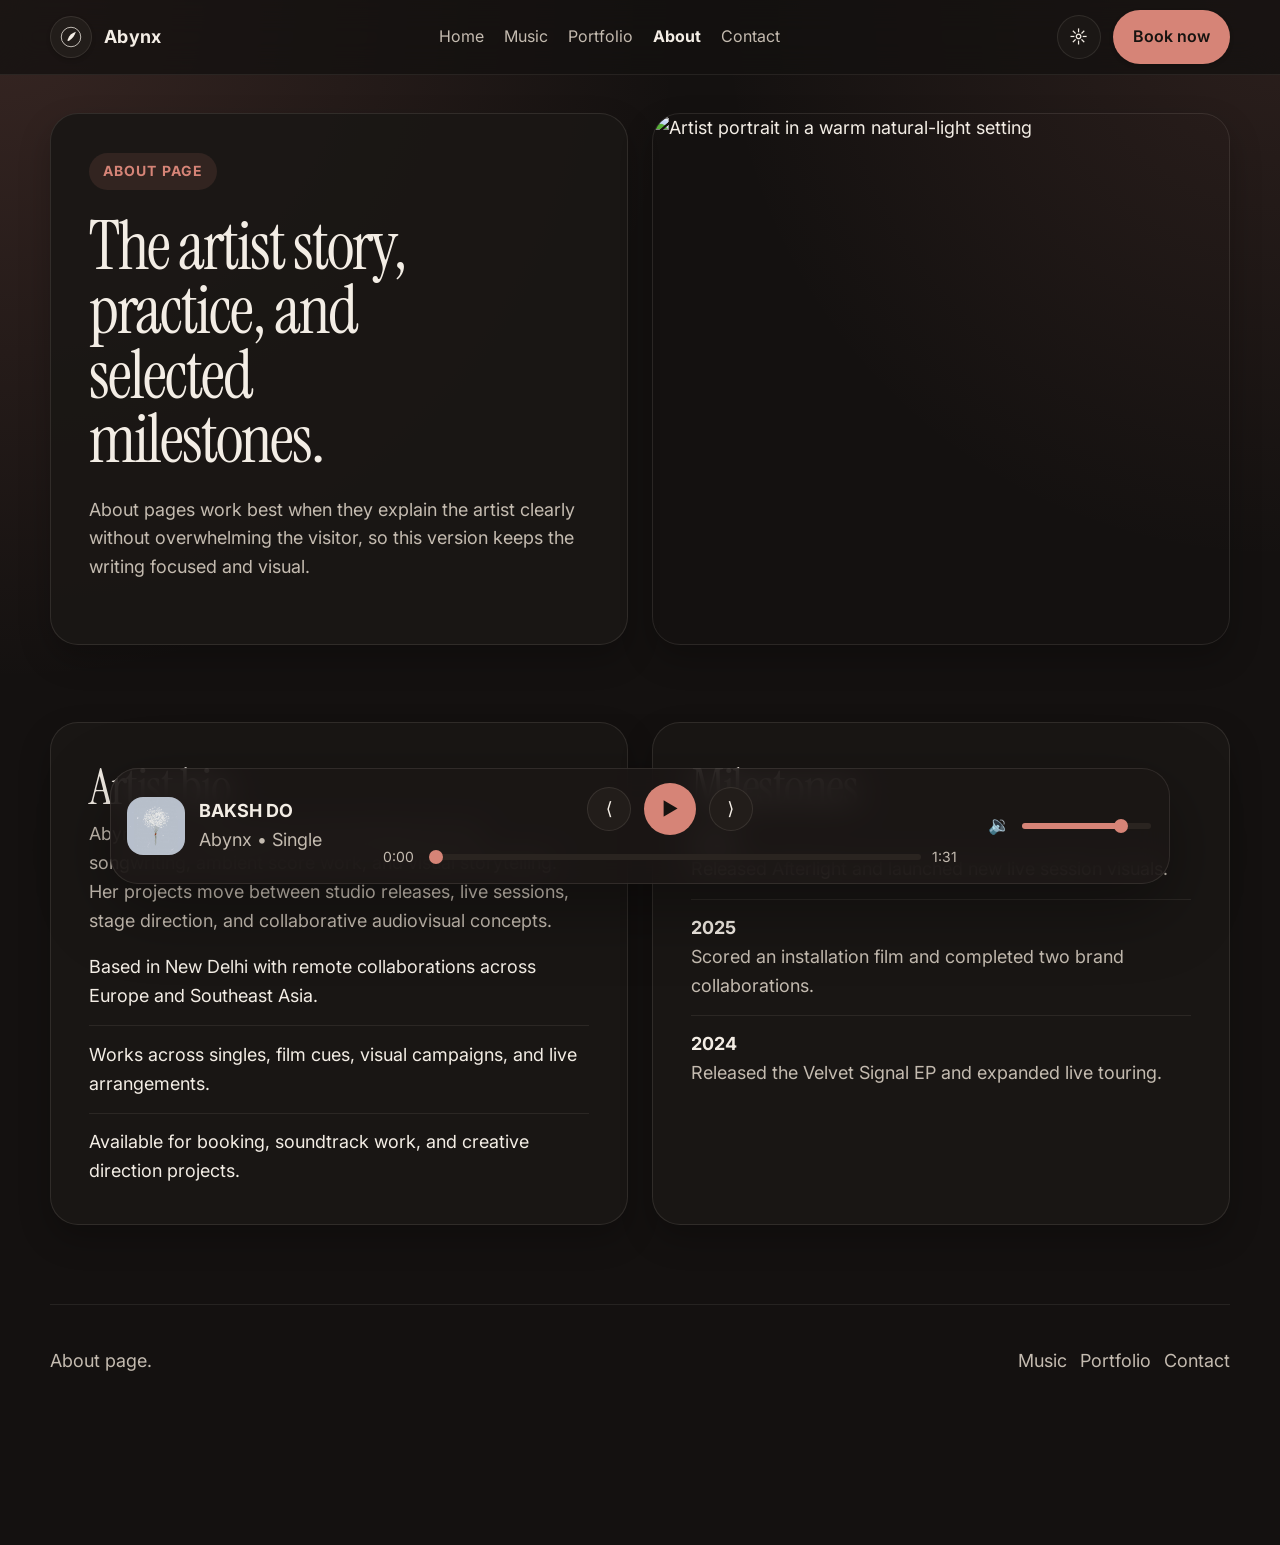
==== about.html @ 03503cfc "Initial Pages added" ====
<!DOCTYPE html>
<html lang="en" data-theme="dark">
<head>
  <meta charset="UTF-8" />
  <meta name="viewport" content="width=device-width, initial-scale=1.0" />
  <title>Abynx Studios</title>
  <link rel="preconnect" href="https://fonts.googleapis.com">
  <link rel="preconnect" href="https://fonts.gstatic.com" crossorigin>
  <link href="https://fonts.googleapis.com/css2?family=Instrument+Serif:ital@0;1&family=Inter:wght@400;500;600;700;800&display=swap" rel="stylesheet">
  <link rel="stylesheet" href="style.css" />
</head>
<body>

  <header class="site-header">
    <div class="container nav">
      <a class="brand" href="index.html">
        <svg class="brand-mark" viewBox="0 0 64 64" fill="none" aria-label="Aria Vale logo">
          <circle cx="32" cy="32" r="26" stroke="currentColor" stroke-width="2"></circle>
          <path d="M23 39c4-11 11-18 22-21-3 9-8 18-18 24-3 1-5 0-4-3Z" fill="currentColor"></path>
        </svg>
        <span>Abynx</span>
      </a>

      <nav class="nav-links">
        <a href="index.html">Home</a>
        <a href="music.html">Music</a>
        <a href="portfolio.html">Portfolio</a>
        <a href="about.html" class="active">About</a>
        <a href="contact.html">Contact</a>
      </nav>

      <div class="header-actions">
        <button class="icon-btn" type="button" data-theme-toggle aria-label="Switch color theme">
          <span aria-hidden="true">☼</span>
        </button>
        <a class="btn btn-primary" href="contact.html">Book now</a>
      </div>
    </div>
  </header>

  <main id="content">
    <section class="page-hero">
      <div class="container two-col">
        <div class="panel hero-copy">
          <div>
            <span class="eyebrow">About page</span>
            <h1 class="display">The artist story, practice, and selected milestones.</h1>
            <p class="lead">
              About pages work best when they explain the artist clearly without overwhelming the visitor, so this version keeps the writing focused and visual.
            </p>
          </div>
        </div>

        <div class="hero-image">
          <img src="https://images.unsplash.com/photo-1500530855697-b586d89ba3ee?auto=format&fit=crop&w=1200&q=80" alt="Artist portrait in a warm natural-light setting" width="1200" height="1000" loading="lazy">
        </div>
      </div>
    </section>

    <section class="section">
      <div class="container two-col">
        <article class="card">
          <h2 class="section-title">Artist bio</h2>
          <p class="section-subtitle">
            Abynx is an independent artist blending alt-pop songwriting, ambient score work, and visual storytelling. Her projects move between studio releases, live sessions, stage direction, and collaborative audiovisual concepts.
          </p>
          <ul class="list" style="margin-top:1rem;">
            <li>Based in New Delhi with remote collaborations across Europe and Southeast Asia.</li>
            <li>Works across singles, film cues, visual campaigns, and live arrangements.</li>
            <li>Available for booking, soundtrack work, and creative direction projects.</li>
          </ul>
        </article>

        <article class="card">
          <h2 class="section-title">Milestones</h2>
          <ul class="list" style="margin-top:1rem;">
            <li><div class="release-row"><span><strong>2026</strong><br><span class="muted">Released Afterlight and launched new live session visuals.</span></span></div></li>
            <li><div class="release-row"><span><strong>2025</strong><br><span class="muted">Scored an installation film and completed two brand collaborations.</span></span></div></li>
            <li><div class="release-row"><span><strong>2024</strong><br><span class="muted">Released the Velvet Signal EP and expanded live touring.</span></span></div></li>
          </ul>
        </article>
      </div>
    </section>
  </main>

  <footer class="site-footer">
    <div class="container footer-row">
      <p>About page.</p>
      <div class="socials">
        <a href="music.html">Music</a>
        <a href="portfolio.html">Portfolio</a>
        <a href="contact.html">Contact</a>
      </div>
    </div>
  </footer>

  <div class="spacer-bottom"></div>

  <div class="audio-dock">
    <div class="audio-grid">
      <div class="now-playing">
        <div class="now-cover">
          <img id="nowCover" src="Images/Bakshdo.jpg" alt="Current song cover" width="400" height="400">
        </div>
        <div class="marquee">
          <strong id="nowTitle">BAKSH DO</strong>
          <span id="nowArtist" class="muted">Abynx • Single</span>
        </div>
      </div>

      <div class="player-center">
        <div class="controls">
          <button class="control-btn" id="prevBtn" aria-label="Previous track">⟨</button>
          <button class="play-main" id="playBtn" aria-label="Play or pause">▶</button>
          <button class="control-btn" id="nextBtn" aria-label="Next track">⟩</button>
        </div>
        <div class="timeline-wrap">
          <span id="currentTime">0:00</span>
          <input id="progress" class="range" type="range" min="0" max="100" value="0" aria-label="Track progress">
          <span id="duration">0:00</span>
        </div>
      </div>

      <div class="player-side">
        <div class="volume-wrap">
          <span aria-hidden="true">🔉</span>
          <input id="volume" class="range" type="range" min="0" max="1" step="0.01" value="0.8" aria-label="Volume">
        </div>
      </div>
    </div>
    <audio id="audio" class="hidden-audio" preload="metadata"></audio>
  </div>

  <script src="script.js"></script>
</body>
</html>
---- style.css ----
:root, [data-theme="light"] {
  --text-xs: clamp(0.75rem, 0.7rem + 0.25vw, 0.875rem);
  --text-sm: clamp(0.875rem, 0.8rem + 0.35vw, 1rem);
  --text-base: clamp(1rem, 0.95rem + 0.25vw, 1.125rem);
  --text-lg: clamp(1.125rem, 1rem + 0.75vw, 1.5rem);
  --text-xl: clamp(1.5rem, 1.2rem + 1.25vw, 2.25rem);
  --text-2xl: clamp(2rem, 1.2rem + 2.5vw, 3.5rem);
  --text-3xl: clamp(2.75rem, 1rem + 4vw, 5rem);

  --space-1: 0.25rem;
  --space-2: 0.5rem;
  --space-3: 0.75rem;
  --space-4: 1rem;
  --space-5: 1.25rem;
  --space-6: 1.5rem;
  --space-8: 2rem;
  --space-10: 2.5rem;
  --space-12: 3rem;
  --space-16: 4rem;
  --space-20: 5rem;

  --color-bg: #f7f3ee;
  --color-surface: #fbf8f3;
  --color-surface-2: #ffffff;
  --color-surface-offset: #eee7de;
  --color-border: rgba(35,31,26,0.12);
  --color-divider: rgba(35,31,26,0.08);
  --color-text: #231f1a;
  --color-text-muted: #6f6a63;
  --color-text-faint: #978f88;
  --color-text-inverse: #f8f4ef;
  --color-primary: #8f4038;
  --color-primary-hover: #6f2d27;
  --color-primary-soft: rgba(143,64,56,0.12);

  --shadow-sm: 0 1px 2px rgba(31,24,19,0.08);
  --shadow-md: 0 14px 30px rgba(31,24,19,0.10);
  --shadow-lg: 0 20px 60px rgba(31,24,19,0.14);

  --radius-sm: 0.5rem;
  --radius-md: 0.875rem;
  --radius-lg: 1.25rem;
  --radius-xl: 1.75rem;
  --radius-full: 9999px;

  --content-wide: 1180px;
  --transition: 180ms cubic-bezier(0.16, 1, 0.3, 1);

  --font-display: 'Instrument Serif', Georgia, serif;
  --font-body: 'Inter', system-ui, sans-serif;
}

[data-theme="dark"] {
  --color-bg: #141110;
  --color-surface: #1b1715;
  --color-surface-2: #221d1a;
  --color-surface-offset: #2a2420;
  --color-border: rgba(245,236,226,0.10);
  --color-divider: rgba(245,236,226,0.08);
  --color-text: #f3ede5;
  --color-text-muted: #c4bbb0;
  --color-text-faint: #8f867d;
  --color-text-inverse: #171310;
  --color-primary: #d68477;
  --color-primary-hover: #e2a195;
  --color-primary-soft: rgba(214,132,119,0.12);

  --shadow-sm: 0 2px 4px rgba(0,0,0,0.18);
  --shadow-md: 0 14px 32px rgba(0,0,0,0.24);
  --shadow-lg: 0 24px 70px rgba(0,0,0,0.34);
}

*,
*::before,
*::after {
  box-sizing: border-box;
}

html {
  scroll-behavior: smooth;
}

body {
  margin: 0;
  min-height: 100vh;
  font-family: var(--font-body);
  font-size: var(--text-base);
  line-height: 1.6;
  color: var(--color-text);
  background:
    radial-gradient(circle at top left, rgba(214,132,119,0.18), transparent 34%),
    radial-gradient(circle at top right, rgba(214,132,119,0.12), transparent 28%),
    var(--color-bg);
}

img,
svg {
  display: block;
  max-width: 100%;
}

a {
  text-decoration: none;
  color: inherit;
}

button,
input,
textarea {
  font: inherit;
}

button {
  background: none;
  border: 0;
  color: inherit;
  cursor: pointer;
}

:focus-visible {
  outline: 2px solid var(--color-primary);
  outline-offset: 3px;
}

.container {
  width: min(calc(100% - 2rem), var(--content-wide));
  margin-inline: auto;
}

.skip-link {
  position: absolute;
  left: 1rem;
  top: -3rem;
  background: var(--color-primary);
  color: var(--color-text-inverse);
  padding: 0.75rem 1rem;
  border-radius: var(--radius-full);
  z-index: 50;
}

.skip-link:focus {
  top: 1rem;
}

.site-header {
  position: sticky;
  top: 0;
  z-index: 30;
  backdrop-filter: blur(16px);
  background: color-mix(in srgb, var(--color-bg) 78%, transparent);
  border-bottom: 1px solid var(--color-divider);
}

.nav {
  display: flex;
  align-items: center;
  justify-content: space-between;
  gap: var(--space-4);
  min-height: 74px;
}

.brand {
  display: inline-flex;
  align-items: center;
  gap: var(--space-3);
  font-weight: 700;
  letter-spacing: 0.02em;
}

.brand-mark {
  width: 42px;
  height: 42px;
  padding: 8px;
  border-radius: 50%;
  background: var(--color-surface-2);
  border: 1px solid var(--color-border);
  box-shadow: var(--shadow-sm);
}

.nav-links {
  display: flex;
  align-items: center;
  gap: var(--space-5);
  font-size: var(--text-sm);
  color: var(--color-text-muted);
}

.nav-links a.active {
  color: var(--color-text);
  font-weight: 700;
}

.header-actions {
  display: flex;
  align-items: center;
  gap: var(--space-3);
}

.icon-btn,
.btn {
  min-height: 44px;
  display: inline-flex;
  align-items: center;
  justify-content: center;
  gap: 0.6rem;
  border-radius: var(--radius-full);
  transition:
    transform var(--transition),
    background var(--transition),
    color var(--transition),
    border-color var(--transition);
}

.icon-btn {
  width: 44px;
  border: 1px solid var(--color-border);
  background: var(--color-surface);
}

.btn {
  padding: 0.85rem 1.2rem;
  border: 1px solid transparent;
  font-size: var(--text-sm);
  font-weight: 600;
}

.btn-primary {
  background: var(--color-primary);
  color: var(--color-text-inverse);
  box-shadow: var(--shadow-sm);
}

.btn-primary:hover {
  background: var(--color-primary-hover);
  transform: translateY(-1px);
}

.btn-secondary {
  background: var(--color-surface);
  border-color: var(--color-border);
}

.btn-secondary:hover,
.icon-btn:hover {
  background: var(--color-surface-2);
  transform: translateY(-1px);
}

.page-hero,
.section {
  padding: clamp(1.5rem, 3vw, 3rem) 0; 
  /* padding: clamp(3rem, 6vw, 6rem) 0; */
}

.page-hero-grid,
.two-col,
.contact-grid,
.release-grid,
.music-grid {
  display: grid;
  grid-template-columns: repeat(2, minmax(0, 1fr));
  gap: var(--space-6);
}

.panel,
.card {
  background: color-mix(in srgb, var(--color-surface) 92%, transparent);
  border: 1px solid var(--color-border);
  border-radius: var(--radius-xl);
  box-shadow: var(--shadow-md);
}

.hero-copy,
.card,
.panel-inner {
  padding: clamp(1.25rem, 3vw, 2.5rem);
}

.eyebrow {
  display: inline-flex;
  align-items: center;
  gap: 0.55rem;
  width: fit-content;
  padding: 0.45rem 0.85rem;
  border-radius: var(--radius-full);
  background: var(--color-primary-soft);
  color: var(--color-primary);
  font-size: var(--text-xs);
  letter-spacing: 0.08em;
  text-transform: uppercase;
  font-weight: 700;
}

.display,
.section-title {
  font-family: var(--font-display);
  font-weight: 400;
  line-height: 0.96;
  letter-spacing: -0.03em;
  margin: 0;
}

.display {
  font-size: var(--text-3xl);
  max-width: 11ch;
  margin-top: var(--space-6);
}

.section-title {
  font-size: var(--text-2xl);
}

.lead,
.muted {
  color: var(--color-text-muted);
}

.lead {
  max-width: 58ch;
  margin: var(--space-6) 0;
}

.stats {
  display: flex;
  flex-wrap: wrap;
  gap: var(--space-3);
}

.stat-card {
  min-width: 150px;
  padding: 1rem 1.1rem;
  border-radius: var(--radius-lg);
  background: var(--color-surface-2);
  border: 1px solid var(--color-border);
}

.stat-card strong {
  display: block;
  font-size: var(--text-lg);
}

.hero-image,
.cover-media {
  overflow: hidden;
  border-radius: var(--radius-xl);
  border: 1px solid var(--color-border);
  min-height: 320px;
  box-shadow: var(--shadow-md);
}

.hero-image img,
.cover-media img,
.work-card img,
.track-cover img {
  width: 100%;
  height: 100%;
  object-fit: cover;
}

.section-head {
  display: flex;
  justify-content: space-between;
  align-items: end;
  gap: var(--space-4);
  margin-bottom: var(--space-8);
}

.section-subtitle {
  color: var(--color-text-muted);
  max-width: 60ch;
  margin-top: 0.6rem;
}

.music-grid {
  grid-template-columns: repeat(3, minmax(0, 1fr));
}

.track-card,
.work-card,
.release-card,
.info-card,
.contact-card {
  padding: 1.25rem;
  border-radius: var(--radius-lg);
  background: var(--color-surface);
  border: 1px solid var(--color-border);
  display: grid;
  gap: var(--space-4);
  box-shadow: var(--shadow-sm);
}

.track-cover {
  aspect-ratio: 1 / 1;
  border-radius: calc(var(--radius-lg) - 0.4rem);
  overflow: hidden;
  background: var(--color-surface-offset);
}

.track-actions {
  display: flex;
  align-items: center;
  justify-content: space-between;
  gap: var(--space-3);
}

.play-pill {
  padding: 0.7rem 1rem;
  border-radius: var(--radius-full);
  background: var(--color-primary-soft);
  color: var(--color-primary);
  font-weight: 700;
  font-size: var(--text-sm);
}

.works-grid {
  display: grid;
  grid-template-columns: repeat(12, 1fr);
  gap: var(--space-4);
}

.work-card {
  position: relative;
  overflow: hidden;
  min-height: 240px;
  padding: 0;
}

.work-card .caption {
  position: absolute;
  inset: auto 0 0 0;
  padding: 1rem;
  background: linear-gradient(to top, rgba(0,0,0,0.72), transparent);
  color: #fff;
}

.span-7 { grid-column: span 7; }
.span-5 { grid-column: span 5; }
.span-8 { grid-column: span 8; }
.span-4 { grid-column: span 4; }

.list {
  list-style: none;
  padding: 0;
  margin: 0;
  display: grid;
  gap: 0.9rem;
}

.list li {
  padding-bottom: 0.9rem;
  border-bottom: 1px solid var(--color-divider);
}

.list li:last-child {
  border-bottom: 0;
  padding-bottom: 0;
}

.release-row {
  display: flex;
  justify-content: space-between;
  gap: var(--space-4);
}

.socials {
  display: flex;
  gap: 0.8rem;
  flex-wrap: wrap;
}

.contact-form {
  display: grid;
  gap: 1rem;
}

.field {
  display: grid;
  gap: 0.45rem;
}

.field label {
  font-size: var(--text-sm);
  font-weight: 600;
}

.field input,
.field textarea {
  width: 100%;
  padding: 0.95rem 1rem;
  border-radius: var(--radius-md);
  border: 1px solid var(--color-border);
  background: var(--color-surface-2);
  color: var(--color-text);
}

.field textarea {
  min-height: 150px;
  resize: vertical;
}

.site-footer {
  padding: var(--space-10) 0;
}

.footer-row {
  display: flex;
  justify-content: space-between;
  align-items: center;
  gap: var(--space-4);
  padding-top: var(--space-6);
  border-top: 1px solid var(--color-divider);
  flex-wrap: wrap;
  color: var(--color-text-muted);
}

.tiny {
  font-size: var(--text-xs);
  color: var(--color-text-muted);
}

.audio-dock {
  position: fixed;
  left: 50%;
  bottom: 1rem;
  transform: translateX(-50%);
  width: min(calc(100% - 1rem), 1060px);
  z-index: 40;
  background: color-mix(in srgb, var(--color-surface) 86%, transparent);
  border: 1px solid var(--color-border);
  backdrop-filter: blur(16px);
  box-shadow: var(--shadow-lg);
  border-radius: var(--radius-xl);
  padding: 0.9rem 1rem;
}

.audio-grid {
  display: grid;
  grid-template-columns: 240px 1fr auto;
  align-items: center;
  gap: var(--space-4);
}

.now-playing {
  display: flex;
  align-items: center;
  gap: 0.9rem;
  min-width: 0;
}

.now-cover {
  width: 58px;
  height: 58px;
  border-radius: 1rem;
  overflow: hidden;
  flex-shrink: 0;
  background: var(--color-surface-offset);
}

.now-cover img {
  width: 100%;
  height: 100%;
  object-fit: cover;
}

.marquee {
  min-width: 0;
}

.marquee strong,
.marquee span {
  display: block;
  overflow: hidden;
  text-overflow: ellipsis;
  white-space: nowrap;
}

.player-center {
  display: grid;
  gap: 0.7rem;
}

.controls {
  display: flex;
  align-items: center;
  justify-content: center;
  gap: 0.8rem;
}

.control-btn,
.play-main {
  width: 44px;
  height: 44px;
  display: inline-grid;
  place-items: center;
  border-radius: 50%;
  background: var(--color-surface-2);
  border: 1px solid var(--color-border);
}

.play-main {
  width: 52px;
  height: 52px;
  background: var(--color-primary);
  color: var(--color-text-inverse);
  border-color: transparent;
}

.timeline-wrap {
  display: grid;
  grid-template-columns: auto 1fr auto;
  gap: 0.8rem;
  align-items: center;
  font-size: var(--text-xs);
  color: var(--color-text-muted);
}

.range {
  -webkit-appearance: none;
  appearance: none;
  width: 100%;
  height: 6px;
  border-radius: var(--radius-full);
  background: linear-gradient(
    to right,
    var(--color-primary) 0%,
    var(--color-primary) var(--progress, 0%),
    var(--color-surface-offset) var(--progress, 0%),
    var(--color-surface-offset) 100%
  );
  outline: none;
}

.range::-webkit-slider-thumb {
  -webkit-appearance: none;
  appearance: none;
  width: 14px;
  height: 14px;
  border-radius: 50%;
  background: var(--color-primary);
  border: 0;
}

.player-side {
  display: flex;
  align-items: center;
  gap: 0.8rem;
  min-width: 180px;
  justify-content: end;
}

.volume-wrap {
  display: flex;
  align-items: center;
  gap: 0.6rem;
  min-width: 120px;
}

.hidden-audio {
  display: none;
}

.spacer-bottom {
  height: 7rem;
}

@media (max-width: 980px) {
  .page-hero-grid,
  .two-col,
  .contact-grid,
  .release-grid,
  .music-grid,
  .audio-grid {
    grid-template-columns: 1fr;
  }

  .works-grid {
    grid-template-columns: repeat(2, 1fr);
  }

  .span-7,
  .span-5,
  .span-8,
  .span-4 {
    grid-column: span 1;
  }

  .player-side {
    justify-content: start;
  }
}

@media (max-width: 760px) {
  .nav {
    flex-wrap: wrap;
    padding: 0.7rem 0 1rem;
  }

  .nav-links {
    order: 3;
    width: 100%;
    overflow-x: auto;
    padding-bottom: 0.25rem;
  }

  .display {
    max-width: 100%;
  }

  .works-grid {
    grid-template-columns: 1fr;
  }

  .audio-dock {
    width: min(calc(100% - 0.75rem), 100%);
    bottom: 0.5rem;
    padding: 0.8rem;
  }

  .volume-wrap {
    min-width: 0;
    width: 100%;
  }
}

@media (prefers-reduced-motion: reduce) {
  *,
  *::before,
  *::after {
    animation-duration: 0.01ms !important;
    animation-iteration-count: 1 !important;
    transition-duration: 0.01ms !important;
    scroll-behavior: auto !important;
  }
}

/* .brand-mark {
  width: 40px;
  height: 40px;
  color: #8f4038;
} */

.card{
    transition: all 0.3s ease;
}

.card:hover{
    background-color: #2a1d1a; /* hover color */
    border-color: #d88b75;     /* optional border color */
    transform: translateY(-5px); /* optional lift effect */
}

.hero-copy{
    transition: all 0.3s ease;
}

.hero-copy:hover{
    background-color: #2a1d1a; /* hover color */
    border-color: #d88b75;     /* optional border color */
    transform: translateY(-5px);
}

.hero-image{
    transition: all 0.3s ease;
}

.hero-image:hover{
    background-color: #2a1d1a; /* hover color */
    border-color: #d88b75;     /* optional border color */
    transform: translateY(-5px);
    border-color: #d88b75;
    box-shadow: 0 0 10px rgba(216, 139, 117, 4),
                0 0 20px rgba(216, 139, 117, 2);
}
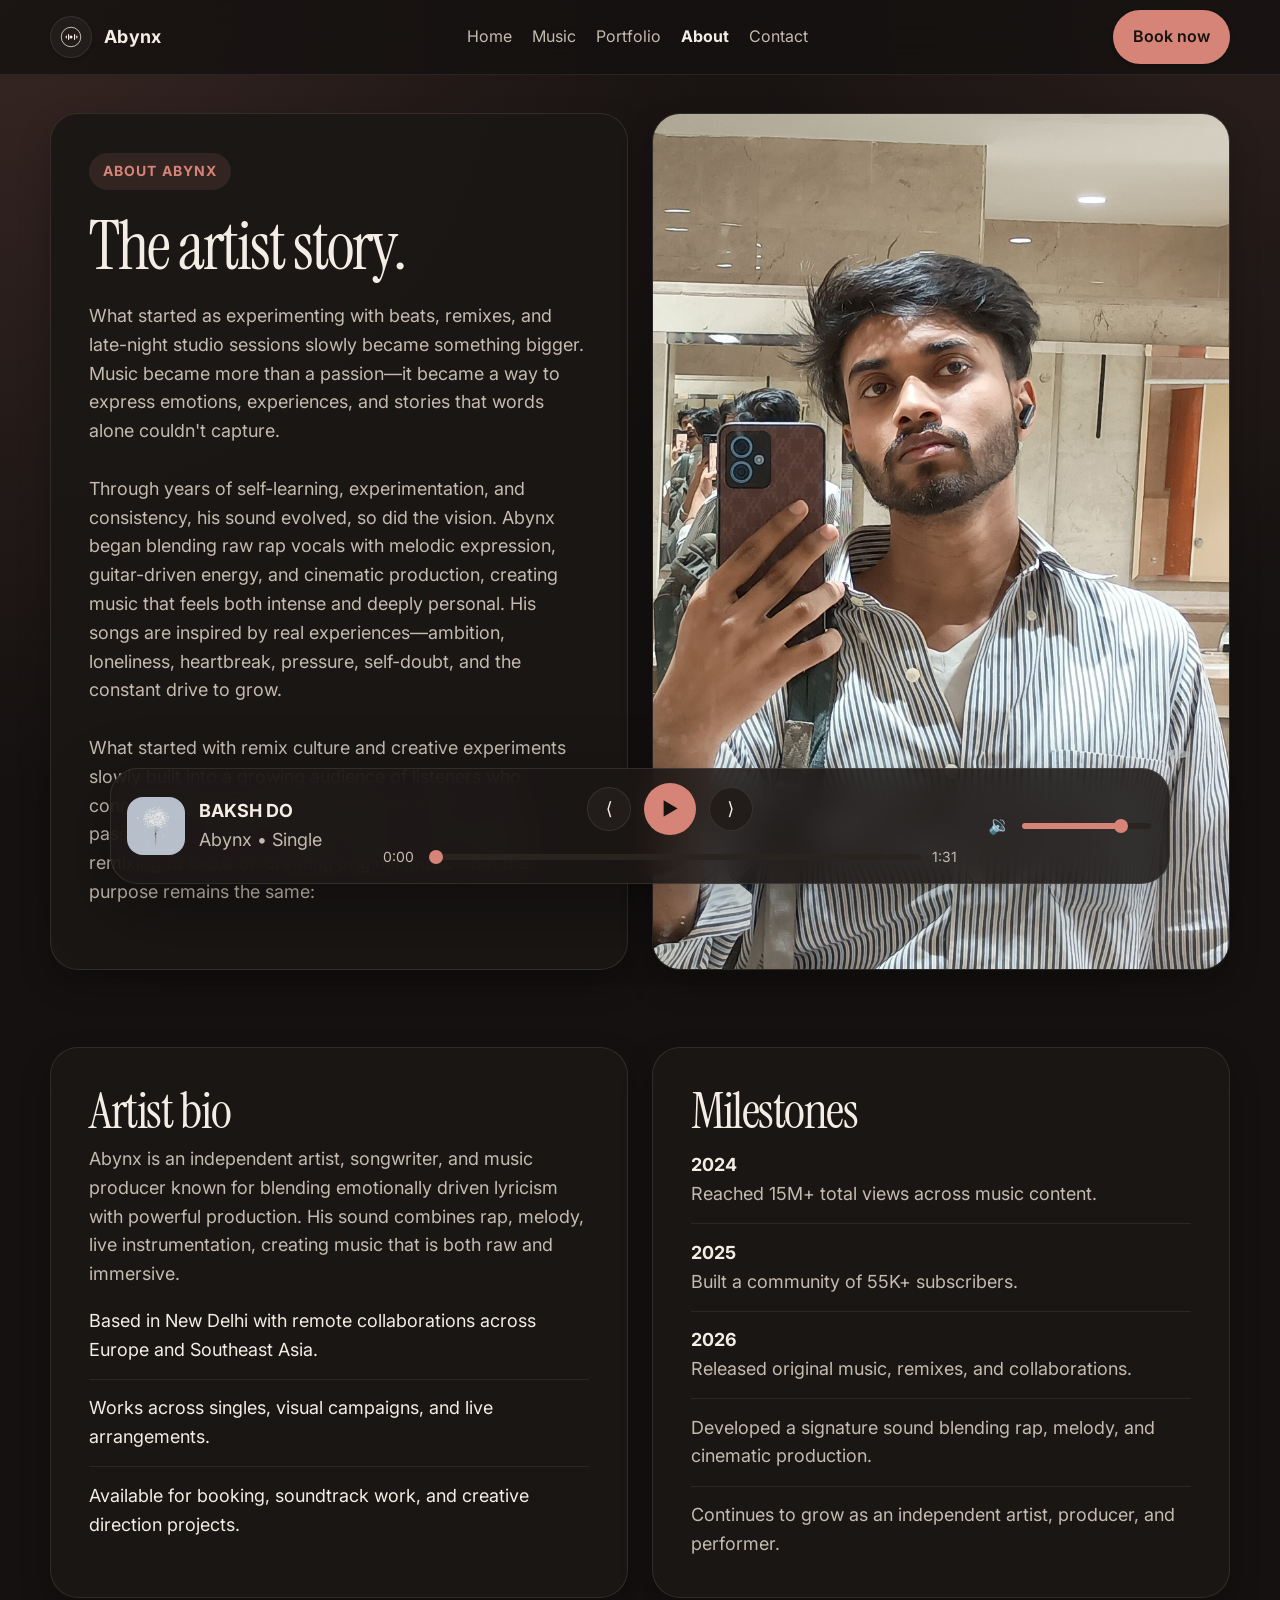
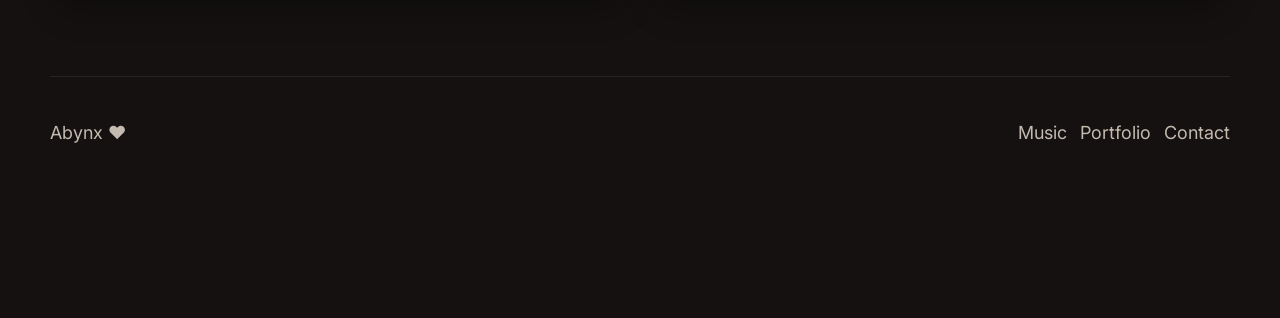
==== commit 2c8cff5d: "Completed updates across all pages and restructured the CSS architecture" ====
--- a/about.html
+++ b/about.html
@@ -7,16 +7,20 @@
   <link rel="preconnect" href="https://fonts.googleapis.com">
   <link rel="preconnect" href="https://fonts.gstatic.com" crossorigin>
   <link href="https://fonts.googleapis.com/css2?family=Instrument+Serif:ital@0;1&family=Inter:wght@400;500;600;700;800&display=swap" rel="stylesheet">
-  <link rel="stylesheet" href="style.css" />
+  <link rel="stylesheet" href="CSS/style.css" />
 </head>
 <body>
 
   <header class="site-header">
     <div class="container nav">
       <a class="brand" href="index.html">
-        <svg class="brand-mark" viewBox="0 0 64 64" fill="none" aria-label="Aria Vale logo">
-          <circle cx="32" cy="32" r="26" stroke="currentColor" stroke-width="2"></circle>
-          <path d="M23 39c4-11 11-18 22-21-3 9-8 18-18 24-3 1-5 0-4-3Z" fill="currentColor"></path>
+        <svg class="brand-mark" viewBox="0 0 64 64" fill="none" aria-hidden="true">
+          <circle cx="32" cy="32" r="26" stroke="currentColor" stroke-width="2"/>
+          <circle cx="32" cy="32" r="4" fill="currentColor"/>
+          <rect x="18" y="28" width="3" height="8" rx="2" fill="currentColor"/>
+          <rect x="24" y="24" width="3" height="16" rx="2" fill="currentColor"/>
+          <rect x="40" y="24" width="3" height="16" rx="2" fill="currentColor"/>
+          <rect x="46" y="28" width="3" height="8" rx="2" fill="currentColor"/>
         </svg>
         <span>Abynx</span>
       </a>
@@ -30,9 +34,9 @@
       </nav>
 
       <div class="header-actions">
-        <button class="icon-btn" type="button" data-theme-toggle aria-label="Switch color theme">
+        <!-- <button class="icon-btn" type="button" data-theme-toggle aria-label="Switch color theme">
           <span aria-hidden="true">☼</span>
-        </button>
+        </button> -->
         <a class="btn btn-primary" href="contact.html">Book now</a>
       </div>
     </div>
@@ -43,16 +47,23 @@
       <div class="container two-col">
         <div class="panel hero-copy">
           <div>
-            <span class="eyebrow">About page</span>
-            <h1 class="display">The artist story, practice, and selected milestones.</h1>
+            <span class="eyebrow">About Abynx</span>
+            <h1 class="display">The artist story.</h1>
             <p class="lead">
-              About pages work best when they explain the artist clearly without overwhelming the visitor, so this version keeps the writing focused and visual.
+              What started as experimenting with beats, remixes, and late-night studio sessions slowly became something bigger. Music became more than a passion—it became a way to express emotions, experiences, and stories that words alone couldn't capture.
+<br><br>
+Through years of self-learning, experimentation, and consistency, his sound evolved, so did the vision. Abynx began blending raw rap vocals with melodic expression, guitar-driven energy, and cinematic production, creating music that feels both intense and deeply personal. His songs are inspired by real experiences—ambition, loneliness, heartbreak, pressure, self-doubt, and the constant drive to grow.
+
+<br><br>
+What started with remix culture and creative experiments slowly built into a growing audience of listeners who connected with the honesty behind the music. As his passion for rap grew stronger, Abynx moved beyond remixing to focus on creating original music—but the purpose remains the same:
+
+
             </p>
           </div>
         </div>
 
         <div class="hero-image">
-          <img src="https://images.unsplash.com/photo-1500530855697-b586d89ba3ee?auto=format&fit=crop&w=1200&q=80" alt="Artist portrait in a warm natural-light setting" width="1200" height="1000" loading="lazy">
+          <img src="Images/IMG_20260228_133936529~3.jpg.jpeg" alt="Artist portrait in a warm natural-light setting" width="1200" height="1000" loading="lazy">
         </div>
       </div>
     </section>
@@ -62,11 +73,11 @@
         <article class="card">
           <h2 class="section-title">Artist bio</h2>
           <p class="section-subtitle">
-            Abynx is an independent artist blending alt-pop songwriting, ambient score work, and visual storytelling. Her projects move between studio releases, live sessions, stage direction, and collaborative audiovisual concepts.
+Abynx is an independent artist, songwriter, and music producer known for blending emotionally driven lyricism with powerful production. His sound combines rap, melody, live instrumentation, creating music that is both raw and immersive.
           </p>
           <ul class="list" style="margin-top:1rem;">
             <li>Based in New Delhi with remote collaborations across Europe and Southeast Asia.</li>
-            <li>Works across singles, film cues, visual campaigns, and live arrangements.</li>
+            <li>Works across singles, visual campaigns, and live arrangements.</li>
             <li>Available for booking, soundtrack work, and creative direction projects.</li>
           </ul>
         </article>
@@ -74,9 +85,11 @@
         <article class="card">
           <h2 class="section-title">Milestones</h2>
           <ul class="list" style="margin-top:1rem;">
-            <li><div class="release-row"><span><strong>2026</strong><br><span class="muted">Released Afterlight and launched new live session visuals.</span></span></div></li>
-            <li><div class="release-row"><span><strong>2025</strong><br><span class="muted">Scored an installation film and completed two brand collaborations.</span></span></div></li>
-            <li><div class="release-row"><span><strong>2024</strong><br><span class="muted">Released the Velvet Signal EP and expanded live touring.</span></span></div></li>
+            <li><div class="release-row"><span><strong>2024</strong><br><span class="muted">Reached 15M+ total views across music content.</span></span></div></li>
+            <li><div class="release-row"><span><strong>2025</strong><br><span class="muted">Built a community of 55K+ subscribers.</span></span></div></li>
+            <li><div class="release-row"><span><strong>2026</strong><br><span class="muted">Released original music, remixes, and collaborations.</span></span></div></li>
+            <li><div class="muted">Developed a signature sound blending rap, melody, and cinematic production.</span></span></div></li>
+            <li><div class="muted">Continues to grow as an independent artist, producer, and performer.</span></span></div></li>
           </ul>
         </article>
       </div>
@@ -85,7 +98,7 @@
 
   <footer class="site-footer">
     <div class="container footer-row">
-      <p>About page.</p>
+      <p>Abynx &#10084</p>
       <div class="socials">
         <a href="music.html">Music</a>
         <a href="portfolio.html">Portfolio</a>
@@ -100,7 +113,7 @@
     <div class="audio-grid">
       <div class="now-playing">
         <div class="now-cover">
-          <img id="nowCover" src="Images/Bakshdo.jpg" alt="Current song cover" width="400" height="400">
+          <img id="nowCover" src="../Images/Bakshdo.jpg" alt="Current song cover" width="400" height="400">
         </div>
         <div class="marquee">
           <strong id="nowTitle">BAKSH DO</strong>
--- a/CSS/style.css
+++ b/CSS/style.css
@@ -0,0 +1,26 @@
+@import url("base/variables.css");
+@import url("base/reset.css");
+@import url("base/typography.css");
+
+@import url("layout/container.css");
+@import url("layout/grid.css");
+@import url("layout/sections.css");
+
+@import url("components/audio-player.css");
+@import url("components/badges.css");
+@import url("components/navbar.css");
+@import url("components/buttons.css");
+@import url("components/cards.css");
+@import url("components/content.css");
+@import url("components/forms.css");
+@import url("components/media.css");
+
+@import url("pages/contact.css");
+@import url("pages/footer.css");
+@import url("pages/hero.css");
+@import url("pages/music.css");
+@import url("pages/portfolio.css");
+
+@import url("utilities/hover-effects.css");
+@import url("utilities/responsive.css");
+@import url("utilities/animations.css");
